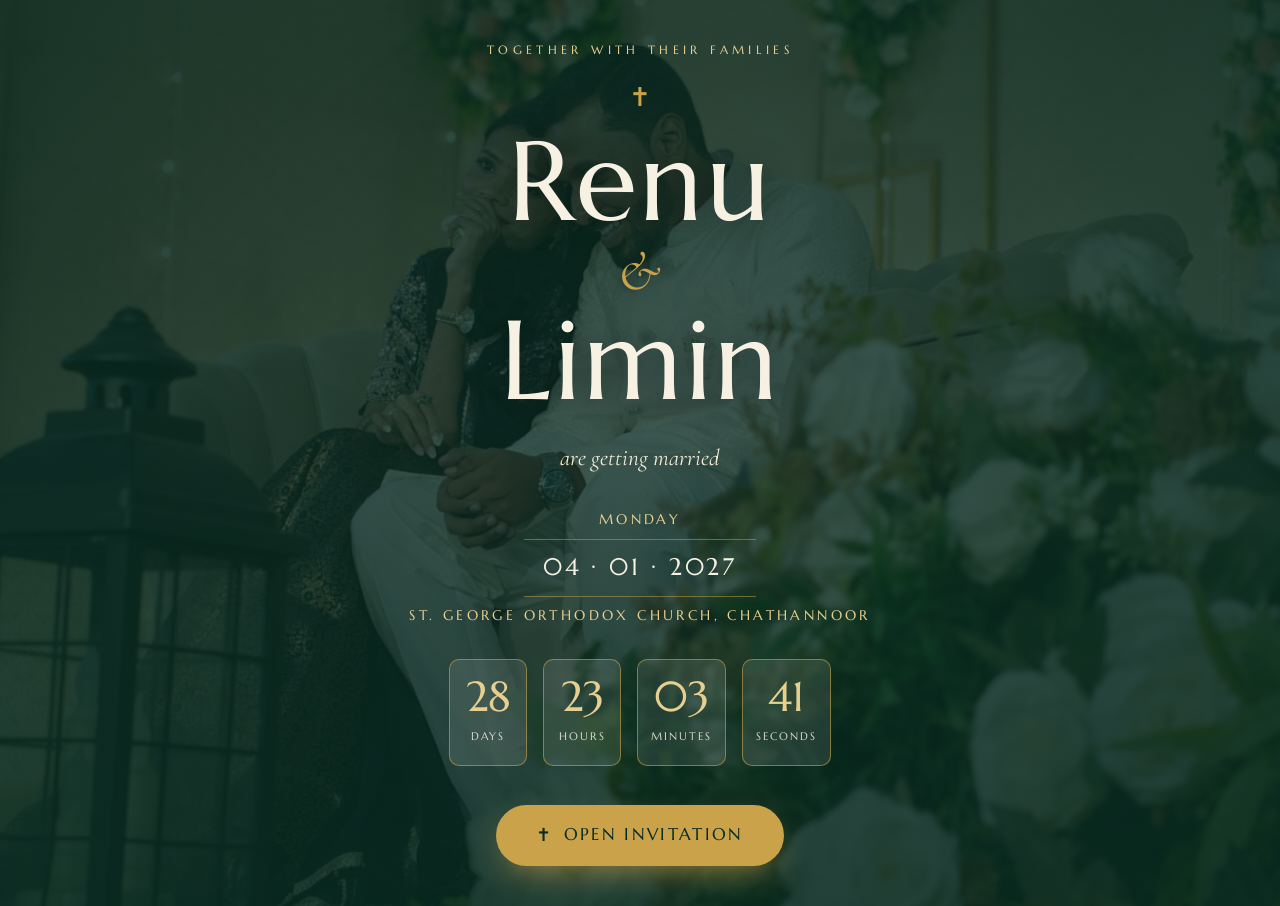
==== index.html @ ec20a38b "Add Renu & Limin wedding website" ====
<!DOCTYPE html>
<html lang="en">
<head>
  <meta charset="UTF-8" />
  <meta name="viewport" content="width=device-width, initial-scale=1.0" />
  <title>Renu &amp; Limin — Wedding Invitation · 04 Jan 2027</title>
  <meta name="description" content="With joy we invite you to the wedding of Renu Elizabeth Kuruvilla &amp; Limin Thomas. St. George Orthodox Church, Chathannoor (Valiyapally). Monday, 4 January 2027, 11 AM." />

  <!-- Social share preview -->
  <meta property="og:title" content="Renu &amp; Limin's Wedding — 4 January 2027" />
  <meta property="og:description" content="St. George Orthodox Church, Chathannoor (Valiyapally) · Monday, 4 January 2027 · 11 AM" />
  <meta property="og:image" content="images/reenu4.jpeg" />
  <meta property="og:type" content="website" />

  <link rel="preconnect" href="https://fonts.googleapis.com" />
  <link rel="preconnect" href="https://fonts.gstatic.com" crossorigin />
  <link href="https://fonts.googleapis.com/css2?family=Cormorant+Garamond:ital,wght@0,400;0,500;0,600;1,400&family=Marcellus&family=Cormorant+SC:wght@500;600&display=swap" rel="stylesheet" />
  <link rel="stylesheet" href="styles.css" />
</head>
<body>

  <!-- ============ OPENING / COVER ============ -->
  <main class="cover">
    <div class="hero__bg" style="background-image:url('images/reenu4.jpeg')"></div>
    <div class="hero__overlay"></div>

    <div class="cover__content">
      <p class="hero__eyebrow">Together with their families</p>
      <div class="hero__cross">&#10013;</div>
      <h1 class="hero__names">
        <span>Renu</span>
        <span class="hero__amp">&amp;</span>
        <span>Limin</span>
      </h1>
      <p class="hero__tag">are getting married</p>

      <div class="hero__date">
        <span>Monday</span>
        <span class="hero__date-main">04 &middot; 01 &middot; 2027</span>
        <span>St. George Orthodox Church, Chathannoor</span>
      </div>

      <!-- Countdown -->
      <div class="cover__count">
        <div class="count__grid" id="countdown">
          <div class="count__box"><span class="count__num" id="cd-days">--</span><span class="count__label">Days</span></div>
          <div class="count__box"><span class="count__num" id="cd-hours">--</span><span class="count__label">Hours</span></div>
          <div class="count__box"><span class="count__num" id="cd-mins">--</span><span class="count__label">Minutes</span></div>
          <div class="count__box"><span class="count__num" id="cd-secs">--</span><span class="count__label">Seconds</span></div>
        </div>
        <p class="count__done count__done--light" id="cd-done" hidden>Today is the day. Praise God! &#10013;</p>
      </div>

      <!-- Button that opens the full invitation -->
      <a href="invitation.html" class="cover__btn">
        <span class="cover__btn-cross">&#10013;</span>
        Open Invitation
      </a>
    </div>
  </main>

  <script src="script.js"></script>
</body>
</html>
---- styles.css ----
/* =========================================================
   Renu's Wedding — Emerald & Gold
   ========================================================= */
:root{
  --emerald:#0d3b2e;
  --emerald-deep:#082a20;
  --emerald-soft:#15503e;
  --gold:#c9a24a;
  --gold-light:#e7cf90;
  --ivory:#f7f1e3;
  --cream:#fbf7ef;
  --ink:#24201a;
  --serif:'Cormorant Garamond', Georgia, serif;
  --display:'Marcellus', 'Cormorant SC', serif;
}

*{box-sizing:border-box;margin:0;padding:0}
html{scroll-behavior:smooth}
body{
  font-family:var(--serif);
  color:var(--ink);
  background:var(--ivory);
  font-size:19px;
  line-height:1.65;
  -webkit-font-smoothing:antialiased;
}
img{display:block;max-width:100%;height:auto}

/* ---------- shared ---------- */
.section__title{
  font-family:var(--display);
  font-size:clamp(1.8rem,5vw,2.9rem);
  text-align:center;
  color:var(--emerald);
  letter-spacing:.04em;
  margin-bottom:1.6rem;
  position:relative;
}
.section__title::after{
  content:"";
  display:block;
  width:70px;height:2px;
  background:var(--gold);
  margin:1rem auto 0;
}
.verse__rule{ text-align:center; color:var(--gold); margin-bottom:1rem; }
.verse__rule span{
  display:inline-block;
  font-size:1.5rem;
  position:relative;
}
.verse__rule span::before,
.verse__rule span::after{
  content:"";
  position:absolute; top:50%;
  width:60px;height:1px;
  background:linear-gradient(90deg,transparent,var(--gold));
}
.verse__rule span::before{ right:135%; transform:scaleX(-1); }
.verse__rule span::after{ left:135%; }

.btn{
  display:inline-block;
  margin-top:1.1rem;
  padding:.7em 1.6em;
  background:var(--emerald);
  color:var(--gold-light);
  font-family:var(--display);
  font-size:.95rem;
  letter-spacing:.08em;
  text-transform:uppercase;
  text-decoration:none;
  border:1px solid var(--gold);
  border-radius:40px;
  transition:all .25s ease;
}
.btn:hover{ background:var(--gold); color:var(--emerald-deep); }
.btn--ghost{ background:transparent; color:var(--emerald); }
.btn--ghost:hover{ background:var(--emerald); color:var(--gold-light); }

/* ---------- hero ---------- */
.hero{
  position:relative;
  min-height:100vh;
  display:flex;
  align-items:center;
  justify-content:center;
  text-align:center;
  overflow:hidden;
}
.hero__bg{
  position:absolute; inset:0;
  background-size:cover;
  background-position:center 30%;
  transform:scale(1.05);
  animation:slowzoom 18s ease-in-out infinite alternate;
}
@keyframes slowzoom{ to{ transform:scale(1.15) } }
.hero__overlay{
  position:absolute; inset:0;
  background:
    radial-gradient(ellipse at center, rgba(8,42,32,.45) 0%, rgba(8,42,32,.78) 100%),
    linear-gradient(to bottom, rgba(8,42,32,.55), rgba(8,42,32,.65));
}
.hero__content{
  position:relative;
  color:var(--ivory);
  padding:2rem 1.2rem;
  max-width:760px;
}
.hero__eyebrow{
  font-family:var(--display);
  letter-spacing:.35em;
  text-transform:uppercase;
  font-size:.78rem;
  color:var(--gold-light);
  margin-bottom:1rem;
}
.hero__cross{ color:var(--gold); font-size:1.6rem; margin-bottom:.4rem; }
.hero__names{
  font-family:var(--display);
  font-weight:400;
  font-size:clamp(3rem,13vw,7rem);
  line-height:1;
  letter-spacing:.02em;
  text-shadow:0 2px 30px rgba(0,0,0,.4);
}
.hero__names span{ display:block; }
.hero__amp{
  color:var(--gold);
  font-family:var(--serif);
  font-style:italic;
  font-size:.5em;
  margin:.1em 0;
}
.hero__tag{
  font-style:italic;
  font-size:clamp(1.05rem,3.5vw,1.45rem);
  margin:1.4rem auto .2rem;
  max-width:28ch;
  color:#f3ead6;
}
.hero__date{
  margin-top:2rem;
  display:flex;
  flex-direction:column;
  gap:.2rem;
  font-family:var(--display);
  letter-spacing:.25em;
  text-transform:uppercase;
  font-size:.85rem;
  color:var(--gold-light);
}
.hero__date-main{
  font-size:1.5rem;
  letter-spacing:.12em;
  color:var(--ivory);
  padding:.5rem 0;
  border-top:1px solid rgba(201,162,74,.5);
  border-bottom:1px solid rgba(201,162,74,.5);
  margin:.3rem auto;
  width:fit-content;
  padding-left:1.2rem;padding-right:1.2rem;
}
.hero__scroll{
  display:inline-block;
  margin-top:2.4rem;
  color:var(--gold-light);
  font-size:2rem;
  text-decoration:none;
  animation:bob 2s ease-in-out infinite;
}
@keyframes bob{ 50%{ transform:translateY(8px) } }

/* ---------- cover / opening page ---------- */
.cover{
  position:relative;
  min-height:100vh;
  min-height:100dvh;
  display:flex;
  align-items:center;
  justify-content:center;
  text-align:center;
  overflow:hidden;
}
.cover__content{
  position:relative;
  color:var(--ivory);
  padding:2.5rem 1.2rem;
  max-width:760px;
  animation:fadeUp 1.2s ease both;
}
@keyframes fadeUp{ from{ opacity:0; transform:translateY(24px) } to{ opacity:1; transform:none } }
.cover__count{ margin-top:2rem; }
.cover__count .count__box{
  background:rgba(255,255,255,.1);
  border:1px solid rgba(201,162,74,.6);
  backdrop-filter:blur(4px);
  box-shadow:none;
  min-width:78px;
  padding:1rem .8rem;
}
.cover__count .count__num{ color:var(--gold-light); }
.cover__count .count__label{ color:var(--ivory); opacity:.85; }
.count__done--light{ color:var(--gold-light); }

.cover__btn{
  display:inline-flex;
  align-items:center;
  gap:.6em;
  margin-top:2.4rem;
  padding:.9em 2.4em;
  background:var(--gold);
  color:var(--emerald-deep);
  font-family:var(--display);
  font-size:1.05rem;
  letter-spacing:.14em;
  text-transform:uppercase;
  text-decoration:none;
  border-radius:44px;
  box-shadow:0 14px 34px -12px rgba(201,162,74,.8);
  transition:transform .25s ease, box-shadow .25s ease, background .25s ease;
  animation:pulseGlow 2.6s ease-in-out infinite;
}
.cover__btn:hover{
  transform:translateY(-3px);
  background:var(--gold-light);
  box-shadow:0 20px 44px -12px rgba(201,162,74,.95);
}
.cover__btn-cross{ font-size:1.1em; }
@keyframes pulseGlow{
  0%,100%{ box-shadow:0 14px 34px -12px rgba(201,162,74,.6) }
  50%{ box-shadow:0 14px 40px -8px rgba(201,162,74,1) }
}

/* ---------- verse ---------- */
.verse{
  background:var(--emerald);
  color:var(--ivory);
  text-align:center;
  padding:5rem 1.5rem;
}
.verse__text{
  font-family:var(--serif);
  font-style:italic;
  font-size:clamp(1.5rem,5vw,2.4rem);
  line-height:1.5;
  max-width:24ch;
  margin:0 auto;
}
.verse__cite{
  display:block;
  margin-top:1.4rem;
  font-family:var(--display);
  letter-spacing:.25em;
  text-transform:uppercase;
  font-size:.8rem;
  color:var(--gold-light);
}

/* ---------- countdown ---------- */
.count{ padding:4.5rem 1.5rem; text-align:center; }
.count__grid{
  display:flex;
  justify-content:center;
  gap:1rem;
  flex-wrap:wrap;
  margin-top:1rem;
}
.count__box{
  min-width:92px;
  padding:1.3rem 1rem;
  background:#fff;
  border:1px solid rgba(201,162,74,.4);
  border-radius:10px;
  box-shadow:0 10px 30px -18px rgba(13,59,46,.5);
}
.count__num{
  display:block;
  font-family:var(--display);
  font-size:2.6rem;
  color:var(--emerald);
  line-height:1;
}
.count__label{
  font-family:var(--display);
  letter-spacing:.18em;
  text-transform:uppercase;
  font-size:.7rem;
  color:var(--gold);
}
.count__done{
  font-size:1.6rem; font-style:italic; color:var(--emerald); margin-top:1rem;
}

/* ---------- story ---------- */
.story{ padding:5rem 1.5rem; max-width:1100px; margin:0 auto; }
.story__grid{
  display:grid;
  grid-template-columns:1fr 1.3fr 1fr;
  gap:1.8rem;
  align-items:center;
}
.story__card{
  border-radius:12px;
  overflow:hidden;
  box-shadow:0 18px 40px -22px rgba(13,59,46,.65);
  border:4px solid #fff;
  outline:1px solid rgba(201,162,74,.5);
}
.story__card img{ aspect-ratio:3/4; object-fit:cover; width:100%; }
.story__text{ text-align:center; padding:1rem; }
.story__lead{
  font-family:var(--display);
  font-size:1.4rem;
  color:var(--emerald);
  margin-bottom:1rem;
}

/* ---------- family ---------- */
.family{
  background:
    linear-gradient(rgba(247,241,227,.92),rgba(247,241,227,.92)),
    radial-gradient(circle at 20% 20%, rgba(201,162,74,.12), transparent 60%);
  padding:5rem 1.5rem;
}
.family__inner{
  max-width:680px;
  margin:0 auto;
  text-align:center;
  background:#fff;
  padding:3rem 2rem;
  border:1px solid rgba(201,162,74,.45);
  border-radius:14px;
  box-shadow:0 24px 60px -34px rgba(13,59,46,.6);
}
.family__two{
  display:grid;
  grid-template-columns:1fr auto 1fr;
  gap:1.5rem;
  align-items:start;
  margin-top:1.5rem;
}
.family__side{ text-align:center; }
.family__role{
  font-family:var(--display);
  letter-spacing:.25em; text-transform:uppercase;
  font-size:.72rem; color:var(--gold);
  margin-bottom:.5rem;
}
.family__name{
  font-family:var(--display);
  font-size:1.45rem; color:var(--emerald); line-height:1.2;
  margin-bottom:.5rem;
}
.family__house{
  font-style:italic; color:var(--ink); opacity:.85;
  font-size:.98rem; margin-bottom:1.2rem; line-height:1.4;
}
.family__divider{
  align-self:stretch;
  display:flex; align-items:center; justify-content:center;
  color:var(--gold);
}
.family__divider span{
  display:block; font-size:1.3rem;
  padding:.4rem 0;
  border-left:1px solid rgba(201,162,74,.5);
  padding-left:1.2rem; padding-right:0;
  height:100%;
  display:flex; align-items:center;
}
.family__of,.family__by{
  font-family:var(--display);
  letter-spacing:.2em; text-transform:uppercase;
  font-size:.68rem; color:var(--gold);
  margin-bottom:.3rem;
}
.family__by{ margin-top:1.2rem; }
.family__parents,.family__rel{
  font-family:var(--display);
  font-size:1.2rem; color:var(--emerald);
}
.family__parents{ display:flex; flex-direction:column; align-items:center; }
.family__and{ color:var(--gold); font-size:.9rem; margin:.1rem 0; }
.family__late{ font-variant:small-caps; }
.family__niece{ font-style:italic; color:var(--gold); font-size:.95rem; margin-top:.3rem; }
.family__note{
  margin-top:2.2rem; font-style:italic; color:var(--ink); font-size:1.05rem;
  text-align:center;
}

@media (max-width:640px){
  .family__two{ grid-template-columns:1fr; gap:0; }
  .family__divider{ padding:1.6rem 0; }
  .family__divider span{
    border-left:none; border-top:1px solid rgba(201,162,74,.5);
    width:60px; padding:1rem 0 0; height:auto;
  }
}

/* ---------- details ---------- */
.details{ padding:5rem 1.5rem; text-align:center; }
.details__grid{
  display:flex; flex-wrap:wrap; justify-content:center; gap:1.5rem;
  max-width:820px; margin:0 auto;
}
.details__card{
  flex:1 1 300px;
  background:#fff;
  border:1px solid rgba(201,162,74,.4);
  border-radius:14px;
  padding:2.4rem 1.8rem;
  box-shadow:0 18px 44px -28px rgba(13,59,46,.55);
}
.details__icon{ font-size:2.2rem; margin-bottom:.4rem; }
.details__card h3{
  font-family:var(--display); color:var(--gold);
  letter-spacing:.2em; text-transform:uppercase; font-size:.85rem; margin-bottom:.6rem;
}
.details__card p{ color:var(--emerald); font-size:1.2rem; }

/* ---------- gallery ---------- */
.gallery{ padding:5rem 1.5rem; max-width:1100px; margin:0 auto; }
.gallery__grid{
  display:grid;
  grid-template-columns:repeat(auto-fit,minmax(240px,1fr));
  gap:1.2rem;
}
.gallery__grid img{
  width:100%; aspect-ratio:4/5; object-fit:cover;
  border-radius:12px;
  border:4px solid #fff;
  outline:1px solid rgba(201,162,74,.5);
  box-shadow:0 18px 40px -24px rgba(13,59,46,.6);
  transition:transform .3s ease;
}
.gallery__grid img:hover{ transform:translateY(-6px); }

/* ---------- footer ---------- */
.footer{
  background:var(--emerald-deep);
  color:var(--ivory);
  text-align:center;
  padding:4rem 1.5rem 3rem;
}
.footer__names{
  font-family:var(--display);
  font-size:2.2rem; margin:.4rem 0; letter-spacing:.05em;
}
.footer__line{
  font-family:var(--display);
  letter-spacing:.22em; text-transform:uppercase; font-size:.8rem; color:var(--gold-light);
}
.footer__bless{
  margin-top:1.4rem; font-style:italic; color:#cbbf9f; max-width:30ch; margin-inline:auto;
}
.footer__back{ margin-top:2rem; }
.footer__back a{
  color:var(--gold-light); text-decoration:none;
  font-family:var(--display); letter-spacing:.12em; font-size:.85rem;
  border-bottom:1px solid rgba(201,162,74,.4); padding-bottom:2px;
}
.footer__back a:hover{ color:#fff; }

/* ---------- scroll reveal ---------- */
.reveal{ opacity:0; transform:translateY(22px); transition:opacity .8s ease, transform .8s ease; }
.reveal--in{ opacity:1; transform:none; }
@media (prefers-reduced-motion:reduce){
  .reveal{ opacity:1; transform:none; transition:none; }
  .hero__bg{ animation:none; }
  .hero__scroll{ animation:none; }
  .cover__btn{ animation:none; }
  .cover__content{ animation:none; }
}

/* ---------- responsive ---------- */
@media (max-width:760px){
  body{ font-size:18px; }
  .story__grid{ grid-template-columns:1fr; }
  .story__card{ max-width:340px; margin:0 auto; }
  .count__box{ min-width:70px; padding:1rem .6rem; }
  .count__num{ font-size:2rem; }
}
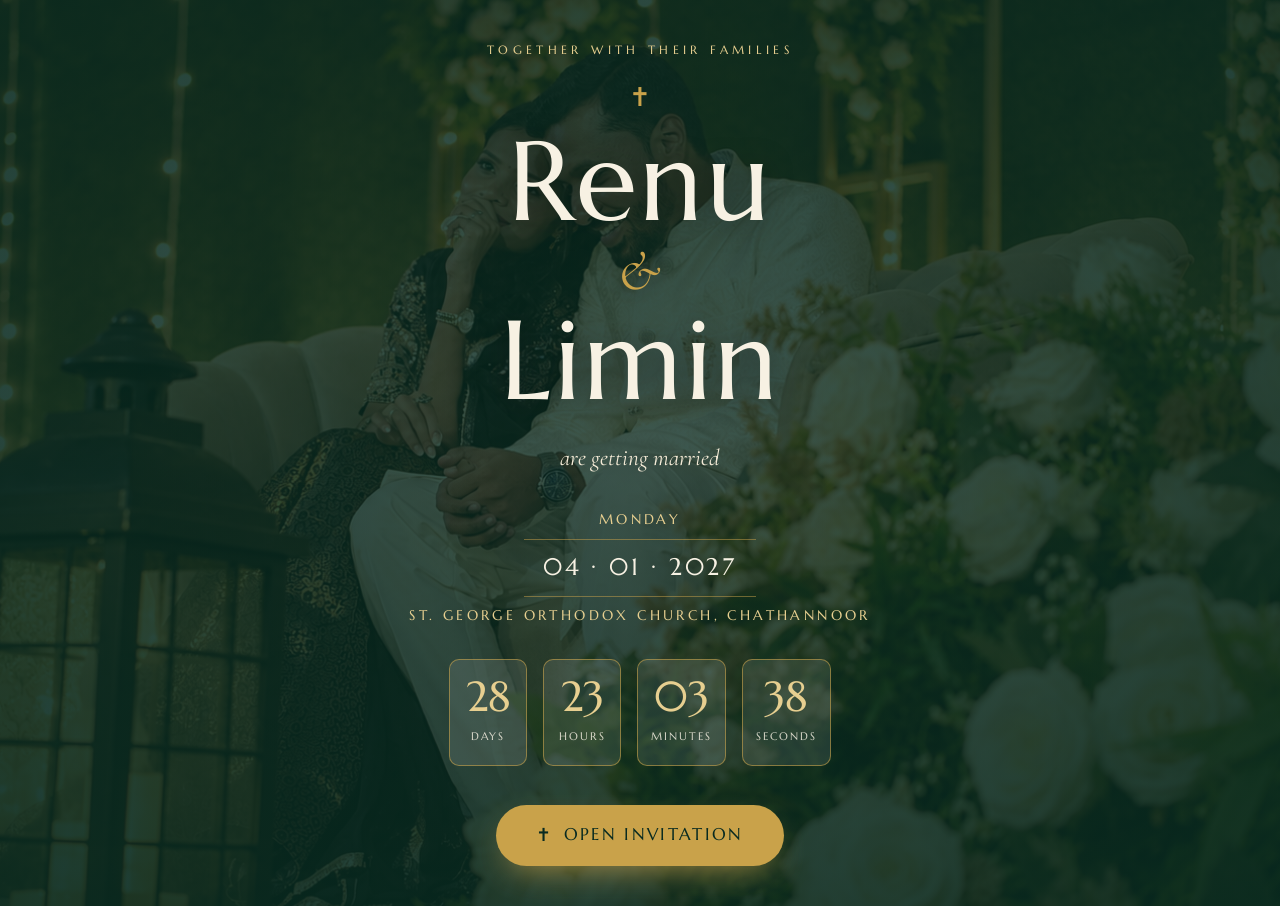
==== commit 3d405a8a: "Add enhanced photos and two-page cover/invitation flow" ====
--- a/index.html
+++ b/index.html
@@ -9,7 +9,7 @@
   <!-- Social share preview -->
   <meta property="og:title" content="Renu &amp; Limin's Wedding — 4 January 2027" />
   <meta property="og:description" content="St. George Orthodox Church, Chathannoor (Valiyapally) · Monday, 4 January 2027 · 11 AM" />
-  <meta property="og:image" content="images/reenu4.jpeg" />
+  <meta property="og:image" content="images/hero.png" />
   <meta property="og:type" content="website" />
 
   <link rel="preconnect" href="https://fonts.googleapis.com" />
@@ -21,7 +21,7 @@
 
   <!-- ============ OPENING / COVER ============ -->
   <main class="cover">
-    <div class="hero__bg" style="background-image:url('images/reenu4.jpeg')"></div>
+    <div class="hero__bg" style="background-image:url('images/hero.png')"></div>
     <div class="hero__overlay"></div>
 
     <div class="cover__content">
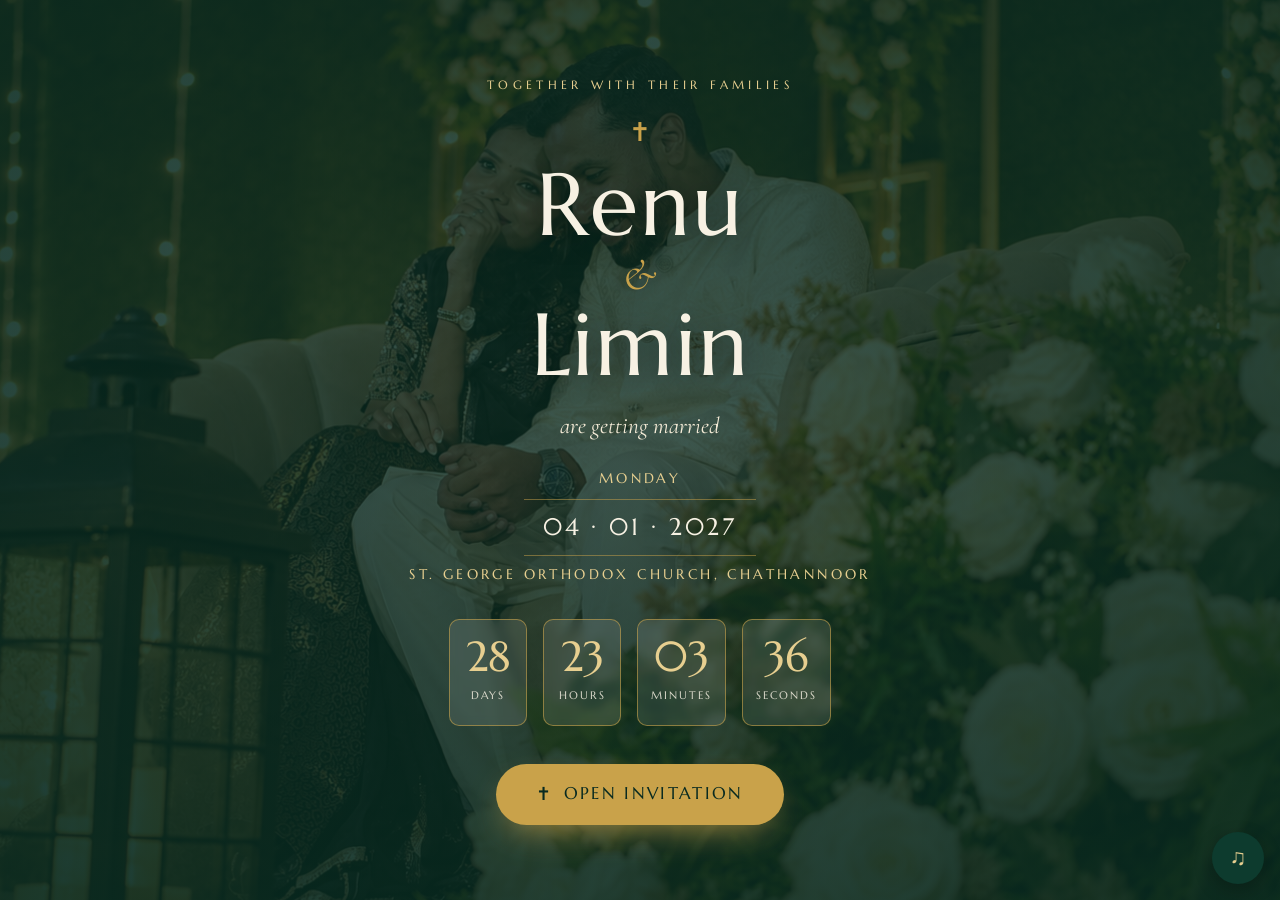
==== commit cc584df3: "Fix cross alignment; add queries contact (Manu Kuruvilla) and music player - Center decorative rule " ====
--- a/index.html
+++ b/index.html
@@ -59,6 +59,10 @@
     </div>
   </main>
 
+  <!-- Background music -->
+  <audio id="bgMusic" src="music.mp3" loop preload="none"></audio>
+  <button id="musicBtn" class="music-btn" type="button" aria-label="Play music" title="Play music">&#9835;</button>
+
   <script src="script.js"></script>
 </body>
 </html>
--- a/styles.css
+++ b/styles.css
@@ -47,12 +47,13 @@
 .verse__rule span{
   display:inline-block;
   font-size:1.5rem;
+  line-height:1;
   position:relative;
 }
 .verse__rule span::before,
 .verse__rule span::after{
   content:"";
-  position:absolute; top:50%;
+  position:absolute; top:45%;
   width:60px;height:1px;
   background:linear-gradient(90deg,transparent,var(--gold));
 }
@@ -175,21 +176,26 @@
 /* ---------- cover / opening page ---------- */
 .cover{
   position:relative;
-  min-height:100vh;
-  min-height:100dvh;
+  height:100vh;
+  height:100dvh;           /* exact screen height on mobile (handles browser bars) */
   display:flex;
   align-items:center;
   justify-content:center;
   text-align:center;
-  overflow:hidden;
+  overflow:hidden;         /* no scrolling on the opening screen */
 }
 .cover__content{
   position:relative;
   color:var(--ivory);
-  padding:2.5rem 1.2rem;
+  padding:clamp(1rem,4vh,2.5rem) 1.2rem;
   max-width:760px;
+  max-height:100dvh;
   animation:fadeUp 1.2s ease both;
 }
+.cover .hero__names{ font-size:clamp(2.6rem,11vw,5.5rem); }
+.cover .hero__tag{ margin-top:clamp(.5rem,2vh,1.4rem); }
+.cover .hero__date{ margin-top:clamp(.8rem,2.5vh,2rem); }
+.cover__count{ margin-top:clamp(.9rem,2.5vh,2rem); }
 @keyframes fadeUp{ from{ opacity:0; transform:translateY(24px) } to{ opacity:1; transform:none } }
 .cover__count{ margin-top:2rem; }
 .cover__count .count__box{
@@ -437,6 +443,71 @@
 }
 .gallery__grid img:hover{ transform:translateY(-6px); }
 
+/* ---------- rsvp & wishes ---------- */
+.rsvp{
+  background:
+    linear-gradient(rgba(13,59,46,.96),rgba(8,42,32,.97)),
+    radial-gradient(circle at 80% 10%, rgba(201,162,74,.18), transparent 55%);
+  padding:5rem 1.5rem;
+  color:var(--ivory);
+}
+.rsvp__inner{ max-width:620px; margin:0 auto; text-align:center; }
+.rsvp .section__title{ color:var(--gold-light); }
+.rsvp .section__title::after{ background:var(--gold); }
+.rsvp .verse__rule{ color:var(--gold); }
+.rsvp__sub{ color:#e7dcc2; font-style:italic; margin-bottom:2rem; }
+.rsvp__form{ text-align:left; }
+.rsvp__field{
+  display:block;
+  margin-bottom:1.1rem;
+  font-family:var(--display);
+  letter-spacing:.1em; text-transform:uppercase;
+  font-size:.74rem; color:var(--gold-light);
+}
+.rsvp__field span{ text-transform:none; letter-spacing:0; opacity:.7; font-style:italic; }
+.rsvp__field input,
+.rsvp__field select,
+.rsvp__field textarea{
+  display:block;
+  width:100%;
+  margin-top:.45rem;
+  padding:.8em .9em;
+  font-family:var(--serif);
+  font-size:1.05rem;
+  color:var(--ink);
+  background:#fbf7ef;
+  border:1px solid rgba(201,162,74,.6);
+  border-radius:8px;
+  letter-spacing:0; text-transform:none;
+}
+.rsvp__field textarea{ resize:vertical; }
+.rsvp__field input:focus,
+.rsvp__field select:focus,
+.rsvp__field textarea:focus{
+  outline:none;
+  border-color:var(--gold);
+  box-shadow:0 0 0 3px rgba(201,162,74,.3);
+}
+.rsvp__grid{ display:grid; grid-template-columns:1fr 1fr; gap:1rem; }
+.rsvp__btn{
+  width:100%;
+  margin-top:1rem;
+  background:var(--gold);
+  color:var(--emerald-deep);
+  border-color:var(--gold);
+  cursor:pointer;
+}
+.rsvp__btn:hover{ background:var(--gold-light); color:var(--emerald-deep); }
+.rsvp__hp{ display:none; }
+.rsvp__thanks{
+  font-family:var(--display);
+  font-size:1.4rem; color:var(--gold-light);
+  margin-top:1rem;
+}
+@media (max-width:480px){
+  .rsvp__grid{ grid-template-columns:1fr; gap:0; }
+}
+
 /* ---------- footer ---------- */
 .footer{
   background:var(--emerald-deep);
@@ -462,6 +533,32 @@
   border-bottom:1px solid rgba(201,162,74,.4); padding-bottom:2px;
 }
 .footer__back a:hover{ color:#fff; }
+
+/* ---------- cover: fit short screens ---------- */
+@media (max-height:760px){
+  .cover__content{ padding:1rem 1.1rem; }
+  .cover .hero__eyebrow{ font-size:.7rem; margin-bottom:.5rem; }
+  .cover .hero__cross{ font-size:1.2rem; margin-bottom:.2rem; }
+  .cover .hero__names{ font-size:clamp(2.3rem,9vw,4rem); }
+  .cover .hero__tag{ font-size:1rem; }
+  .cover .hero__date-main{ font-size:1.2rem; padding:.3rem 1rem; }
+  .cover__count .count__box{ min-width:62px; padding:.6rem .5rem; }
+  .cover__count .count__num{ font-size:1.7rem; }
+  .cover__btn{ margin-top:clamp(.9rem,2.5vh,2rem); padding:.75em 2em; font-size:.98rem; }
+}
+@media (max-height:600px){
+  .cover .hero__eyebrow{ margin-bottom:.3rem; letter-spacing:.2em; }
+  .cover .hero__names{ font-size:clamp(2rem,8vw,3rem); }
+  .cover .hero__tag{ display:none; }
+  .cover__count .count__box{ min-width:54px; padding:.45rem .4rem; }
+  .cover__count .count__num{ font-size:1.4rem; }
+  .cover__count .count__label{ font-size:.62rem; }
+}
+/* narrow phones: keep the 4 countdown boxes on one row */
+@media (max-width:360px){
+  .cover__count .count__grid{ gap:.5rem; }
+  .cover__count .count__box{ min-width:0; flex:1 1 0; padding:.5rem .3rem; }
+}
 
 /* ---------- scroll reveal ---------- */
 .reveal{ opacity:0; transform:translateY(22px); transition:opacity .8s ease, transform .8s ease; }
@@ -482,3 +579,48 @@
   .count__box{ min-width:70px; padding:1rem .6rem; }
   .count__num{ font-size:2rem; }
 }
+
+/* ---------- Contact / queries ---------- */
+.contact{ padding:4rem 1.5rem; text-align:center; background:#fbf7ee; }
+.contact .verse__rule{ margin-bottom:1.2rem; }
+.contact__sub{ color:#6b6150; font-style:italic; margin:0 auto 2rem; max-width:34ch; }
+.contact__list{
+  display:flex; flex-wrap:wrap; gap:1rem;
+  justify-content:center; max-width:640px; margin:0 auto;
+}
+.contact__card{
+  display:flex; flex-direction:column; align-items:center; gap:.35rem;
+  min-width:220px; padding:1.3rem 1.6rem;
+  border:1px solid rgba(201,162,74,.4); border-radius:14px;
+  background:#fff;
+}
+.contact__name{
+  font-family:var(--display); font-size:1.15rem; color:var(--emerald);
+}
+.contact__role{
+  font-family:var(--display); letter-spacing:.18em; text-transform:uppercase;
+  font-size:.66rem; color:var(--gold);
+}
+.contact__tel{
+  display:inline-flex; align-items:center; gap:.4rem;
+  margin-top:.3rem; padding:.5em 1.2em;
+  background:var(--emerald); color:var(--gold-light);
+  text-decoration:none; border-radius:999px;
+  font-size:.95rem; letter-spacing:.03em;
+}
+
+/* ---------- Music toggle button ---------- */
+.music-btn{
+  position:fixed; right:16px; bottom:16px; z-index:50;
+  width:52px; height:52px; border-radius:50%;
+  border:none; cursor:pointer;
+  background:var(--emerald); color:var(--gold-light);
+  font-size:1.4rem; line-height:1;
+  box-shadow:0 6px 18px rgba(0,0,0,.25);
+  display:flex; align-items:center; justify-content:center;
+}
+.music-btn.is-playing{ animation:musicPulse 1.6s ease-in-out infinite; }
+@keyframes musicPulse{
+  0%,100%{ box-shadow:0 6px 18px rgba(0,0,0,.25); }
+  50%{ box-shadow:0 6px 26px rgba(201,162,74,.6); }
+}
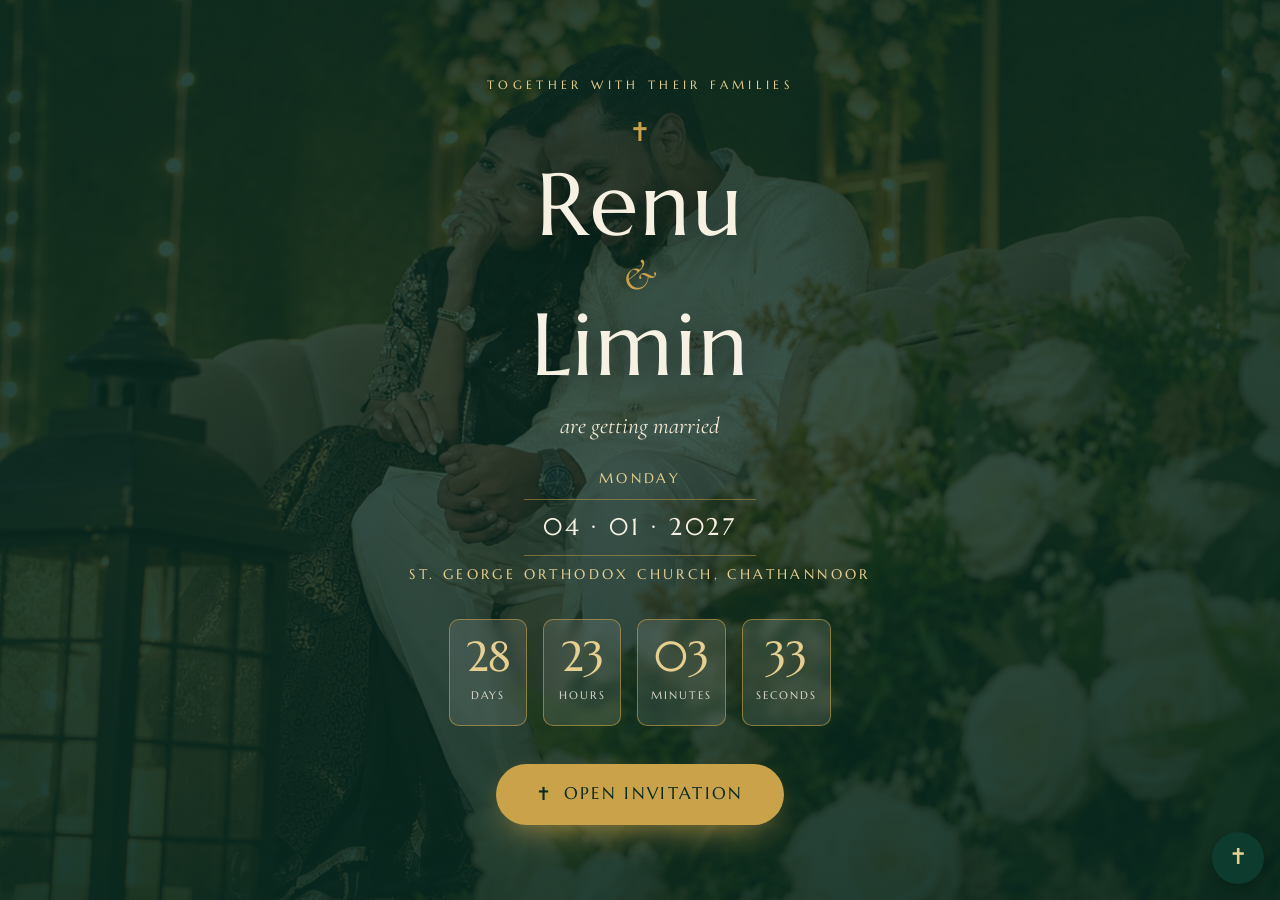
==== commit 60bfb205: "Use centered cross icon for music button Co-Authored-By: Claude Opus 4.8 <noreply@anthropic.com>" ====
--- a/index.html
+++ b/index.html
@@ -61,7 +61,7 @@
 
   <!-- Background music -->
   <audio id="bgMusic" src="music.mp3" loop preload="none"></audio>
-  <button id="musicBtn" class="music-btn" type="button" aria-label="Play music" title="Play music">&#9835;</button>
+  <button id="musicBtn" class="music-btn" type="button" aria-label="Play music" title="Play music"><span class="music-btn__icon">&#10013;</span></button>
 
   <script src="script.js"></script>
 </body>
--- a/styles.css
+++ b/styles.css
@@ -619,6 +619,10 @@
   box-shadow:0 6px 18px rgba(0,0,0,.25);
   display:flex; align-items:center; justify-content:center;
 }
+.music-btn__icon{
+  display:block; line-height:1;
+  transform:translateY(-1px);   /* optical centering of the cross glyph */
+}
 .music-btn.is-playing{ animation:musicPulse 1.6s ease-in-out infinite; }
 @keyframes musicPulse{
   0%,100%{ box-shadow:0 6px 18px rgba(0,0,0,.25); }
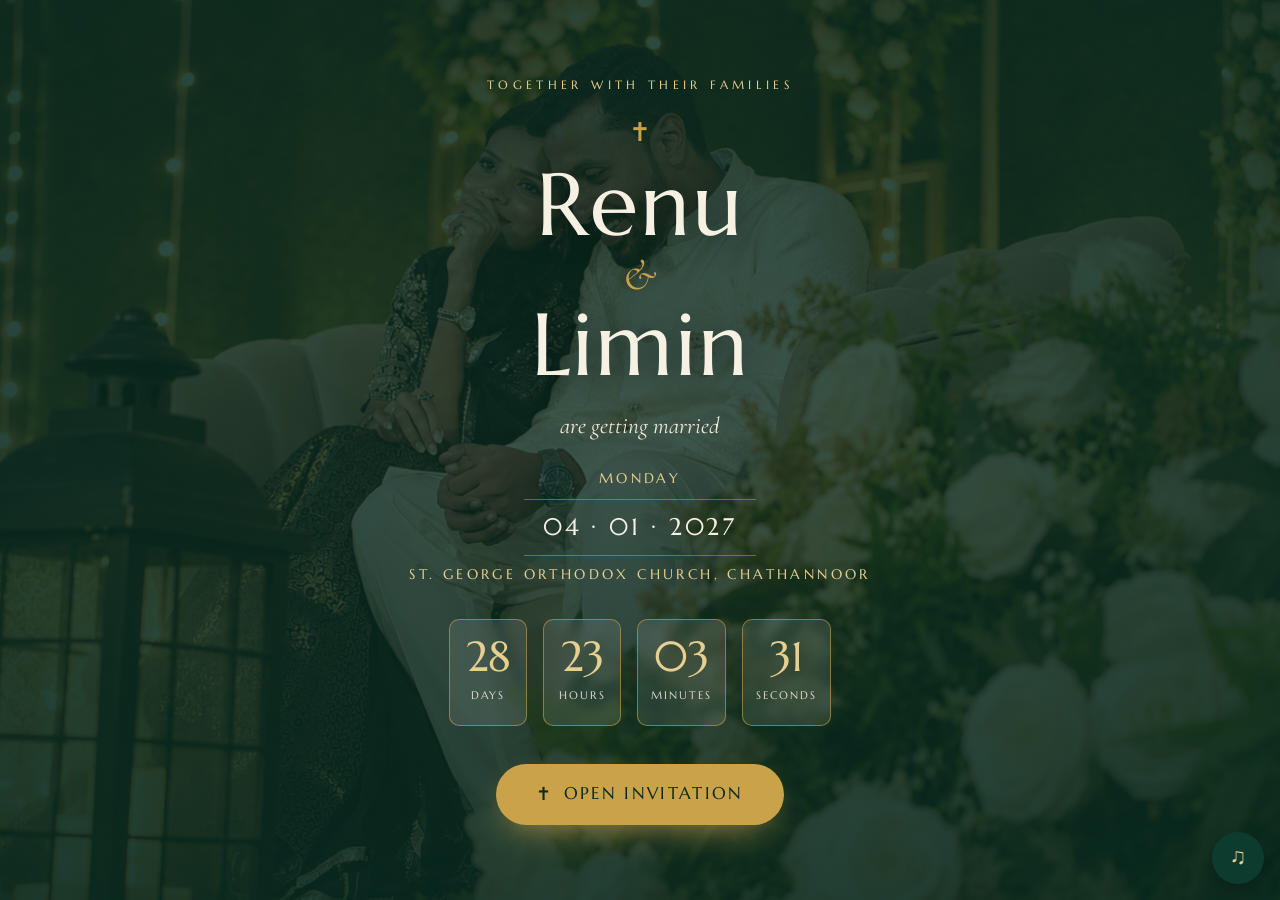
==== commit 306eaefc: "Center top cross rule with flexbox; use music note icon for music button Co-Authored-By: Claude Opus" ====
--- a/index.html
+++ b/index.html
@@ -61,7 +61,7 @@
 
   <!-- Background music -->
   <audio id="bgMusic" src="music.mp3" loop preload="none"></audio>
-  <button id="musicBtn" class="music-btn" type="button" aria-label="Play music" title="Play music"><span class="music-btn__icon">&#10013;</span></button>
+  <button id="musicBtn" class="music-btn" type="button" aria-label="Play music" title="Play music"><span class="music-btn__icon">&#9835;</span></button>
 
   <script src="script.js"></script>
 </body>
--- a/styles.css
+++ b/styles.css
@@ -45,20 +45,20 @@
 }
 .verse__rule{ text-align:center; color:var(--gold); margin-bottom:1rem; }
 .verse__rule span{
-  display:inline-block;
+  display:inline-flex;
+  align-items:center;
+  justify-content:center;
+  gap:1rem;
   font-size:1.5rem;
   line-height:1;
-  position:relative;
 }
 .verse__rule span::before,
 .verse__rule span::after{
   content:"";
-  position:absolute; top:45%;
   width:60px;height:1px;
   background:linear-gradient(90deg,transparent,var(--gold));
 }
-.verse__rule span::before{ right:135%; transform:scaleX(-1); }
-.verse__rule span::after{ left:135%; }
+.verse__rule span::before{ transform:scaleX(-1); }
 
 .btn{
   display:inline-block;
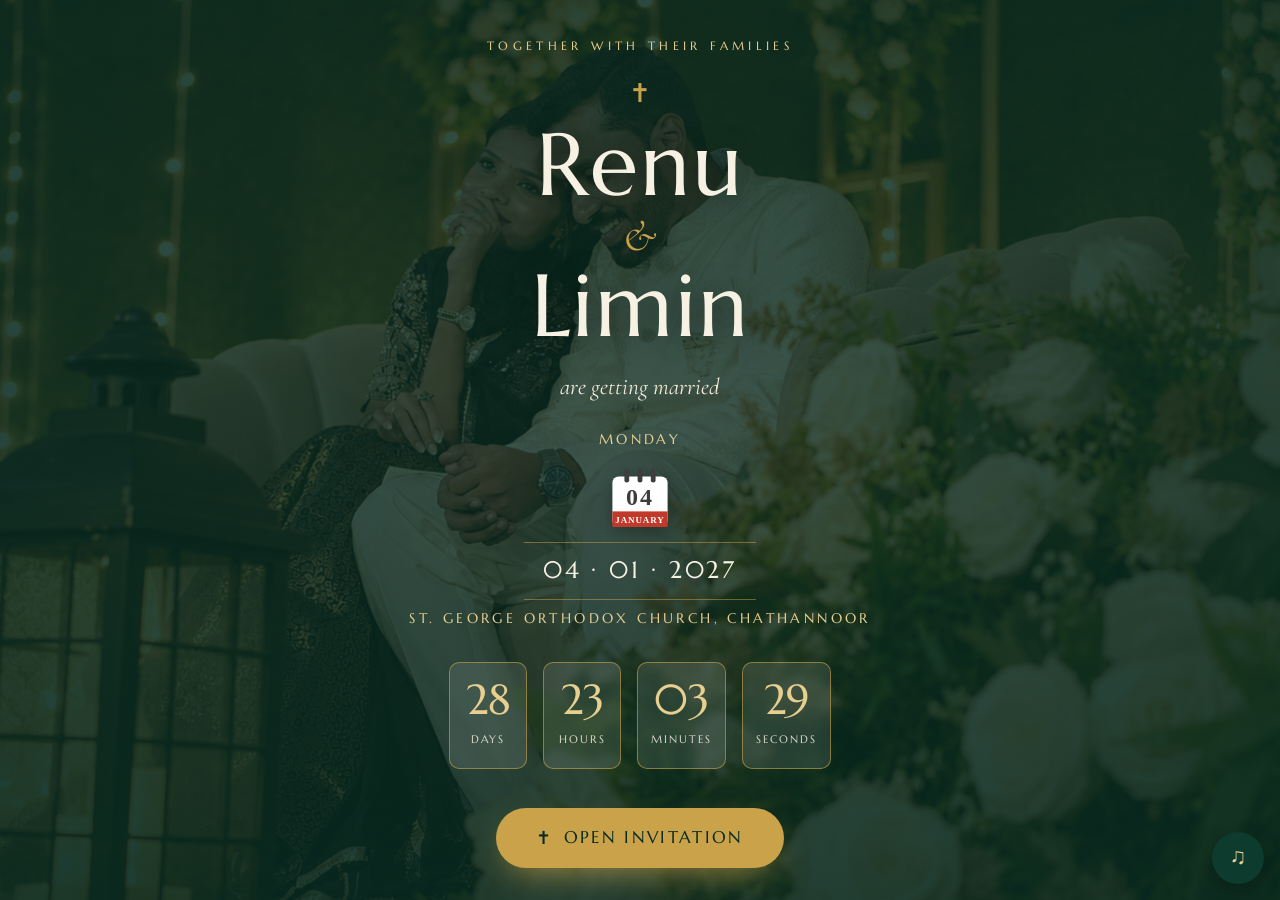
==== commit d98bebb0: "Add calendar icon to hero date (04 January) Co-Authored-By: Claude Opus 4.8 <noreply@anthropic.com>" ====
--- a/index.html
+++ b/index.html
@@ -36,6 +36,20 @@
 
       <div class="hero__date">
         <span>Monday</span>
+        <span class="hero__date-cal" aria-hidden="true">
+          <svg viewBox="0 0 120 120" width="72" height="72" xmlns="http://www.w3.org/2000/svg" role="img">
+            <rect x="14" y="26" width="92" height="84" rx="10" fill="#ffffff"/>
+            <rect x="14" y="84" width="92" height="26" rx="0" fill="#c0392b"/>
+            <path d="M14 100h92v0a10 10 0 0 1-10 10H24a10 10 0 0 1-10-10z" fill="#c0392b"/>
+            <g fill="#3d3d3d">
+              <rect x="34" y="12" width="8" height="24" rx="4"/>
+              <rect x="56" y="12" width="8" height="24" rx="4"/>
+              <rect x="78" y="12" width="8" height="24" rx="4"/>
+            </g>
+            <text x="60" y="74" text-anchor="middle" font-family="Georgia, serif" font-size="40" font-weight="700" fill="#3d3d3d">04</text>
+            <text x="60" y="103" text-anchor="middle" font-family="Georgia, serif" font-size="15" font-weight="700" letter-spacing="1.5" fill="#ffffff">JANUARY</text>
+          </svg>
+        </span>
         <span class="hero__date-main">04 &middot; 01 &middot; 2027</span>
         <span>St. George Orthodox Church, Chathannoor</span>
       </div>
--- a/styles.css
+++ b/styles.css
@@ -152,6 +152,14 @@
   font-size:.85rem;
   color:var(--gold-light);
 }
+.hero__date-cal{
+  display:block;
+  margin:.4rem auto .1rem;
+  line-height:0;
+}
+.hero__date-cal svg{
+  filter:drop-shadow(0 4px 10px rgba(0,0,0,.35));
+}
 .hero__date-main{
   font-size:1.5rem;
   letter-spacing:.12em;
@@ -365,16 +373,22 @@
 }
 .family__divider{
   align-self:stretch;
+  position:relative;
   display:flex; align-items:center; justify-content:center;
   color:var(--gold);
 }
+.family__divider::before{
+  content:"";
+  position:absolute; top:0; bottom:0; left:50%;
+  width:1px; transform:translateX(-50%);
+  background:rgba(201,162,74,.5);
+}
 .family__divider span{
-  display:block; font-size:1.3rem;
-  padding:.4rem 0;
-  border-left:1px solid rgba(201,162,74,.5);
-  padding-left:1.2rem; padding-right:0;
-  height:100%;
-  display:flex; align-items:center;
+  position:relative; z-index:1;
+  font-size:1.3rem;
+  display:flex; align-items:center; justify-content:center;
+  background:#fff;            /* white gap so the line doesn't run through the cross */
+  padding:.6rem 0;
 }
 .family__of,.family__by{
   font-family:var(--display);
@@ -399,9 +413,10 @@
 @media (max-width:640px){
   .family__two{ grid-template-columns:1fr; gap:0; }
   .family__divider{ padding:1.6rem 0; }
+  .family__divider::before{ display:none; }   /* no vertical line when stacked */
   .family__divider span{
-    border-left:none; border-top:1px solid rgba(201,162,74,.5);
-    width:60px; padding:1rem 0 0; height:auto;
+    border-top:1px solid rgba(201,162,74,.5);
+    width:60px; padding:1rem 0 0; background:transparent;
   }
 }
 
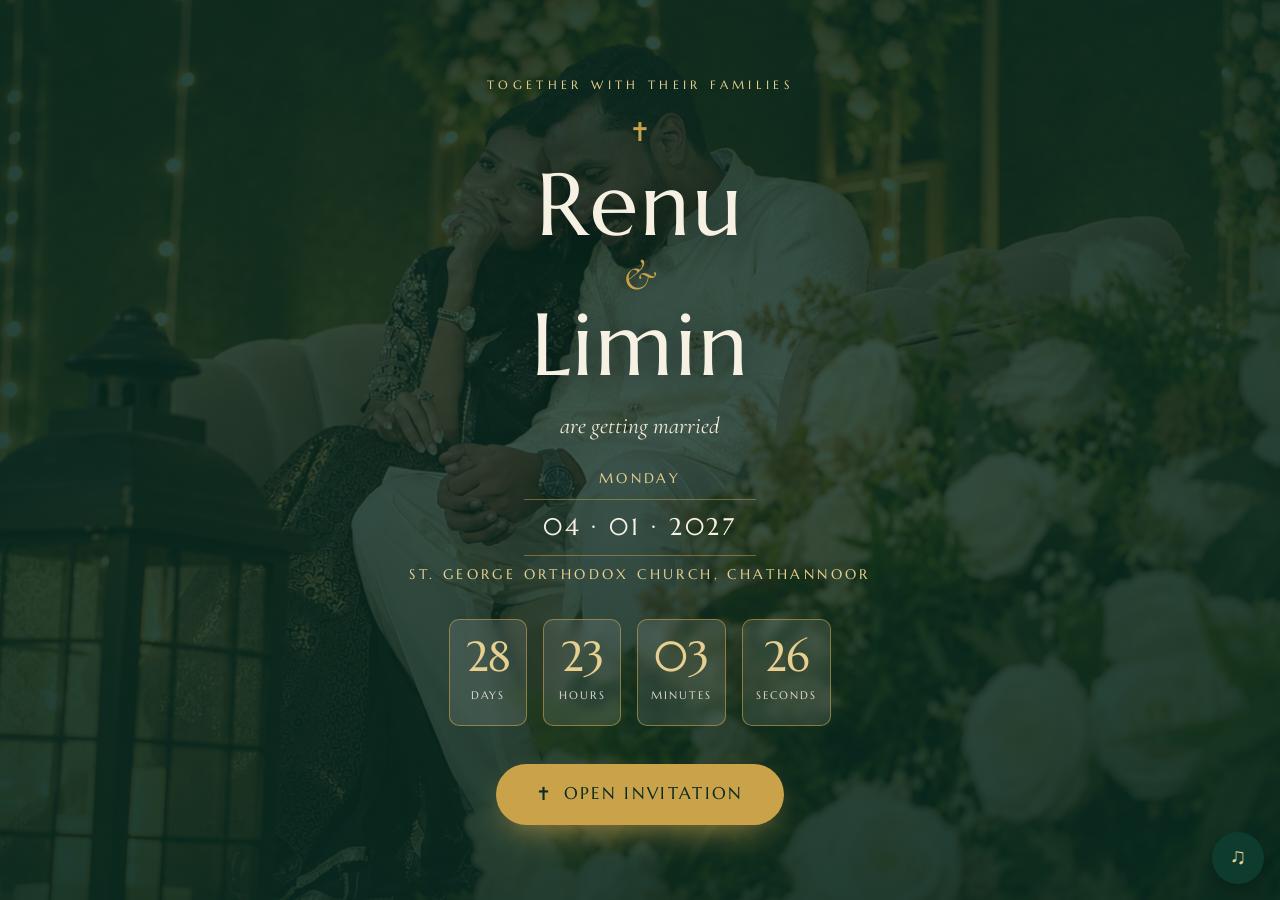
==== commit 595dacfa: "Revert hero date icon; use custom calendar icon on When card Co-Authored-By: Claude Opus 4.8 <norepl" ====
--- a/index.html
+++ b/index.html
@@ -36,20 +36,6 @@
 
       <div class="hero__date">
         <span>Monday</span>
-        <span class="hero__date-cal" aria-hidden="true">
-          <svg viewBox="0 0 120 120" width="72" height="72" xmlns="http://www.w3.org/2000/svg" role="img">
-            <rect x="14" y="26" width="92" height="84" rx="10" fill="#ffffff"/>
-            <rect x="14" y="84" width="92" height="26" rx="0" fill="#c0392b"/>
-            <path d="M14 100h92v0a10 10 0 0 1-10 10H24a10 10 0 0 1-10-10z" fill="#c0392b"/>
-            <g fill="#3d3d3d">
-              <rect x="34" y="12" width="8" height="24" rx="4"/>
-              <rect x="56" y="12" width="8" height="24" rx="4"/>
-              <rect x="78" y="12" width="8" height="24" rx="4"/>
-            </g>
-            <text x="60" y="74" text-anchor="middle" font-family="Georgia, serif" font-size="40" font-weight="700" fill="#3d3d3d">04</text>
-            <text x="60" y="103" text-anchor="middle" font-family="Georgia, serif" font-size="15" font-weight="700" letter-spacing="1.5" fill="#ffffff">JANUARY</text>
-          </svg>
-        </span>
         <span class="hero__date-main">04 &middot; 01 &middot; 2027</span>
         <span>St. George Orthodox Church, Chathannoor</span>
       </div>
--- a/styles.css
+++ b/styles.css
@@ -152,14 +152,6 @@
   font-size:.85rem;
   color:var(--gold-light);
 }
-.hero__date-cal{
-  display:block;
-  margin:.4rem auto .1rem;
-  line-height:0;
-}
-.hero__date-cal svg{
-  filter:drop-shadow(0 4px 10px rgba(0,0,0,.35));
-}
 .hero__date-main{
   font-size:1.5rem;
   letter-spacing:.12em;
@@ -435,6 +427,8 @@
   box-shadow:0 18px 44px -28px rgba(13,59,46,.55);
 }
 .details__icon{ font-size:2.2rem; margin-bottom:.4rem; }
+.details__icon--cal{ line-height:0; }
+.details__icon--cal svg{ display:inline-block; filter:drop-shadow(0 3px 7px rgba(0,0,0,.18)); }
 .details__card h3{
   font-family:var(--display); color:var(--gold);
   letter-spacing:.2em; text-transform:uppercase; font-size:.85rem; margin-bottom:.6rem;
